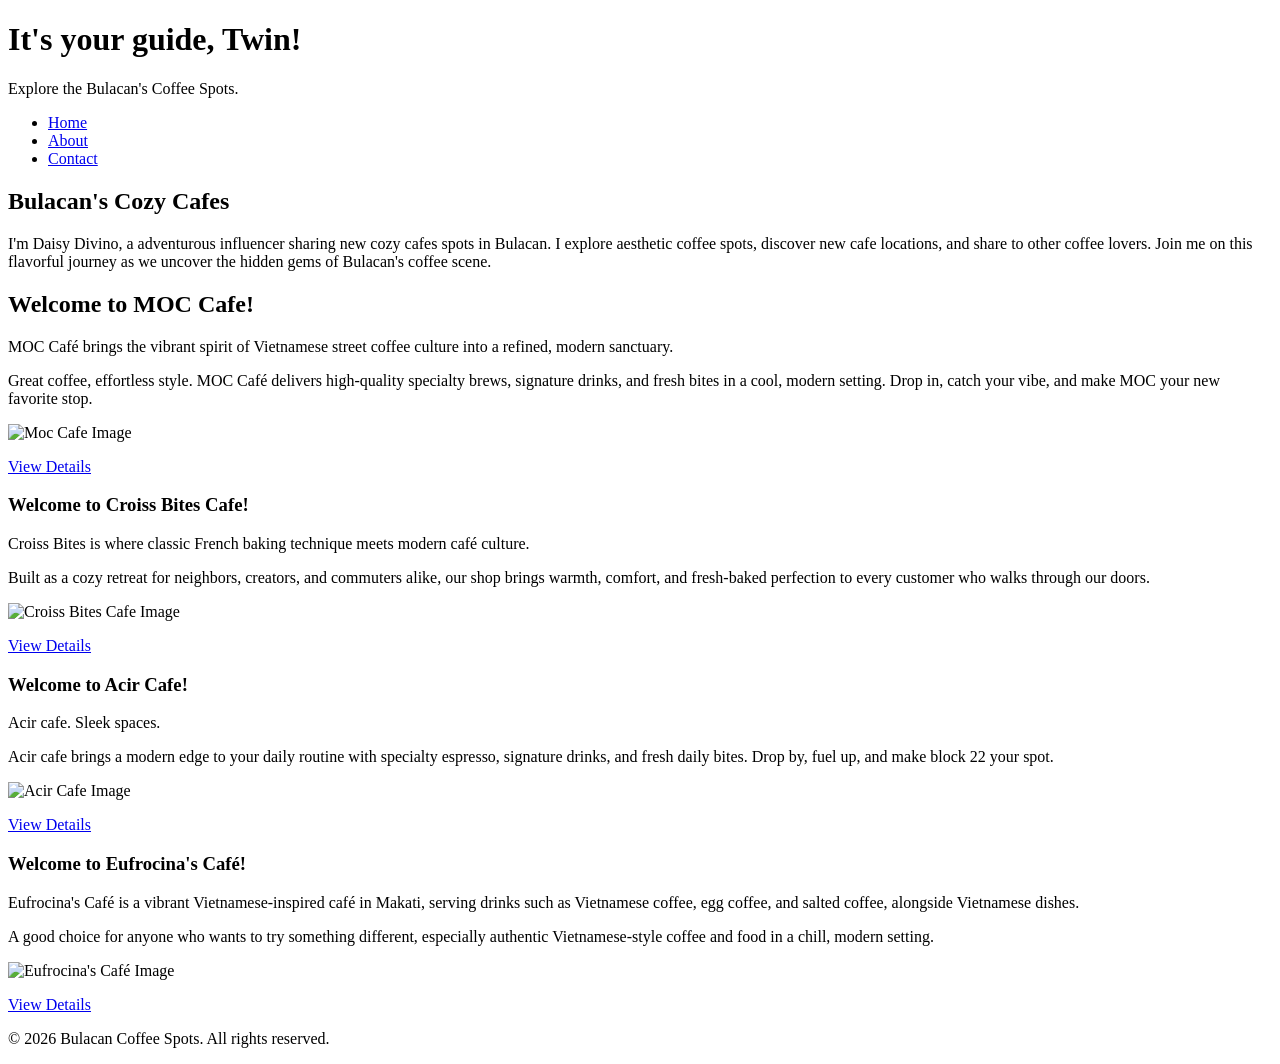
==== index.html @ e46faf8d "updated styling page" ====
<!DOCTYPE html>
<html lang="en">
<head>
    <meta charset="UTF-8">
    <meta name="viewport" content="width=device-width, initial-scale=1.0">
    <title>Bulacan's Cozy Cafes</title>
    <link rel="stylesheet" href="style.css">
</head>
<body>

    <header>
        <h1>It's your guide, Twin!</h1>

        <p>Explore the Bulacan's Coffee Spots.</p>

        <nav>
            <ul>
                <li><a href="index.html">Home</a></li>
                <li><a href="about.html">About</a></li>
                <li><a href="contact.html">Contact</a></li>
            </ul>
        </nav>
    </header>

    <main>

        <section>
            <h2>Bulacan's Cozy Cafes</h2>

            <p>
                I'm Daisy Divino, a adventurous influencer sharing new cozy cafes spots in Bulacan.
                I explore aesthetic coffee spots, discover new cafe locations, and share to other coffee lovers. 
                Join me on this flavorful journey as we uncover the hidden gems of Bulacan's coffee scene.
            </p>
        </section>

        <section>
            <h2>Welcome to MOC Cafe!</h2>
            <p>MOC Café brings the vibrant spirit of Vietnamese street coffee culture into a refined, modern sanctuary.</p>
            <p>Great coffee, effortless style. MOC Café delivers high-quality specialty brews, signature drinks, and fresh bites in a cool, modern setting. Drop in, catch your vibe, and make MOC your new favorite stop.</p>
            <img src="https://lh3.googleusercontent.com/gps-cs-s/AHRPTWmFihxFbtP-_LR14f1FCe13KLCg2_W5lx4GyglqBRMCF7SBKwFG8wqUBf-w96N495h8scpVWsprcyNo0jLitF6O5kMbjdr-hJ1556PD-Kx7B_pRRLpttyA7PBtKnTjC55eJS4jHOHRQwliY=s1360-w1360-h1020-rw" 
                 alt="Moc Cafe Image" width="400" height="300">
            <p><a href="places/moc-cafe.html">View Details</a></p>
        </section>

        <article>
            <h3>Welcome to Croiss Bites Cafe!</h3>
            <p>Croiss Bites is where classic French baking technique meets modern café culture.</p>
            <p>Built as a cozy retreat for neighbors, creators, and commuters alike, our shop brings warmth, comfort, and fresh-baked perfection to every customer who walks through our doors.</p>
            <img src="https://i.pinimg.com/736x/b8/8d/3c/b88d3cdd1415a43f05fd55ec58c8fdc3.jpg"
                 alt="Croiss Bites Cafe Image" width="200" height="200">
            <p><a href="places/croissbites-cafe.html">View Details</a></p>
        </article>

        <article>
            <h3>Welcome to Acir Cafe!</h3>
            <p>Acir cafe. Sleek spaces.</p>
            <p>Acir cafe brings a modern edge to your daily routine with specialty espresso, signature drinks, and fresh daily bites. Drop by, fuel up, and make block 22 your spot.</p>
            <img src="https://lh3.googleusercontent.com/gps-cs-s/AHRPTWmDs3ijnk0aBjtvUi-tLNbrGEn2Oqu8IraZnwS6Oe75IEeeGc_VaKmiIFIgyRVfPxcb8DdGTWr0PGOpgVnrUWXcvgvOopgegJRj8jQ_rHvv3Lne5L4mTbTzVAJWfDcy70aVy6iZ=s1360-w1360-h1020-rw"
                 alt="Acir Cafe Image" width="200" height="200">
            <p><a href="places/acir-cafe.html">View Details</a></p>
        </article>

        <article>
            <h3>Welcome to Eufrocina's Café!</h3>
            <p>Eufrocina's Café is a vibrant Vietnamese-inspired café in Makati, serving drinks such as Vietnamese coffee, egg coffee, and salted coffee, alongside Vietnamese dishes.</p>
            <p>A good choice for anyone who wants to try something different, especially authentic Vietnamese-style coffee and food in a chill, modern setting.</p>
            <img src="https://lh3.googleusercontent.com/gps-cs-s/AHRPTWmr2nzbVmGkLIdqofdMZKAEEMbhFWDARUInzUtL6NMHdV6CQj_UTN4eNdqKHrW8iVAV4umHqqoU9zI2vA0DZBn4bQi8sttA4nvcnCFuNfDs2-TaMGNT0z-PR9Yx6HUGp_Q5tsfofuT2fWw5=s1360-w1360-h1020-rw"
                 alt="Eufrocina's Café Image" width="200" height="200">
            <p><a href="places/eufrocinas-cafe.html">View Details</a></p>
        </article>

    </main>

    <footer>
        <p>&copy; 2026 Bulacan Coffee Spots. All rights reserved.</p>
    </footer>

</body>
</html>
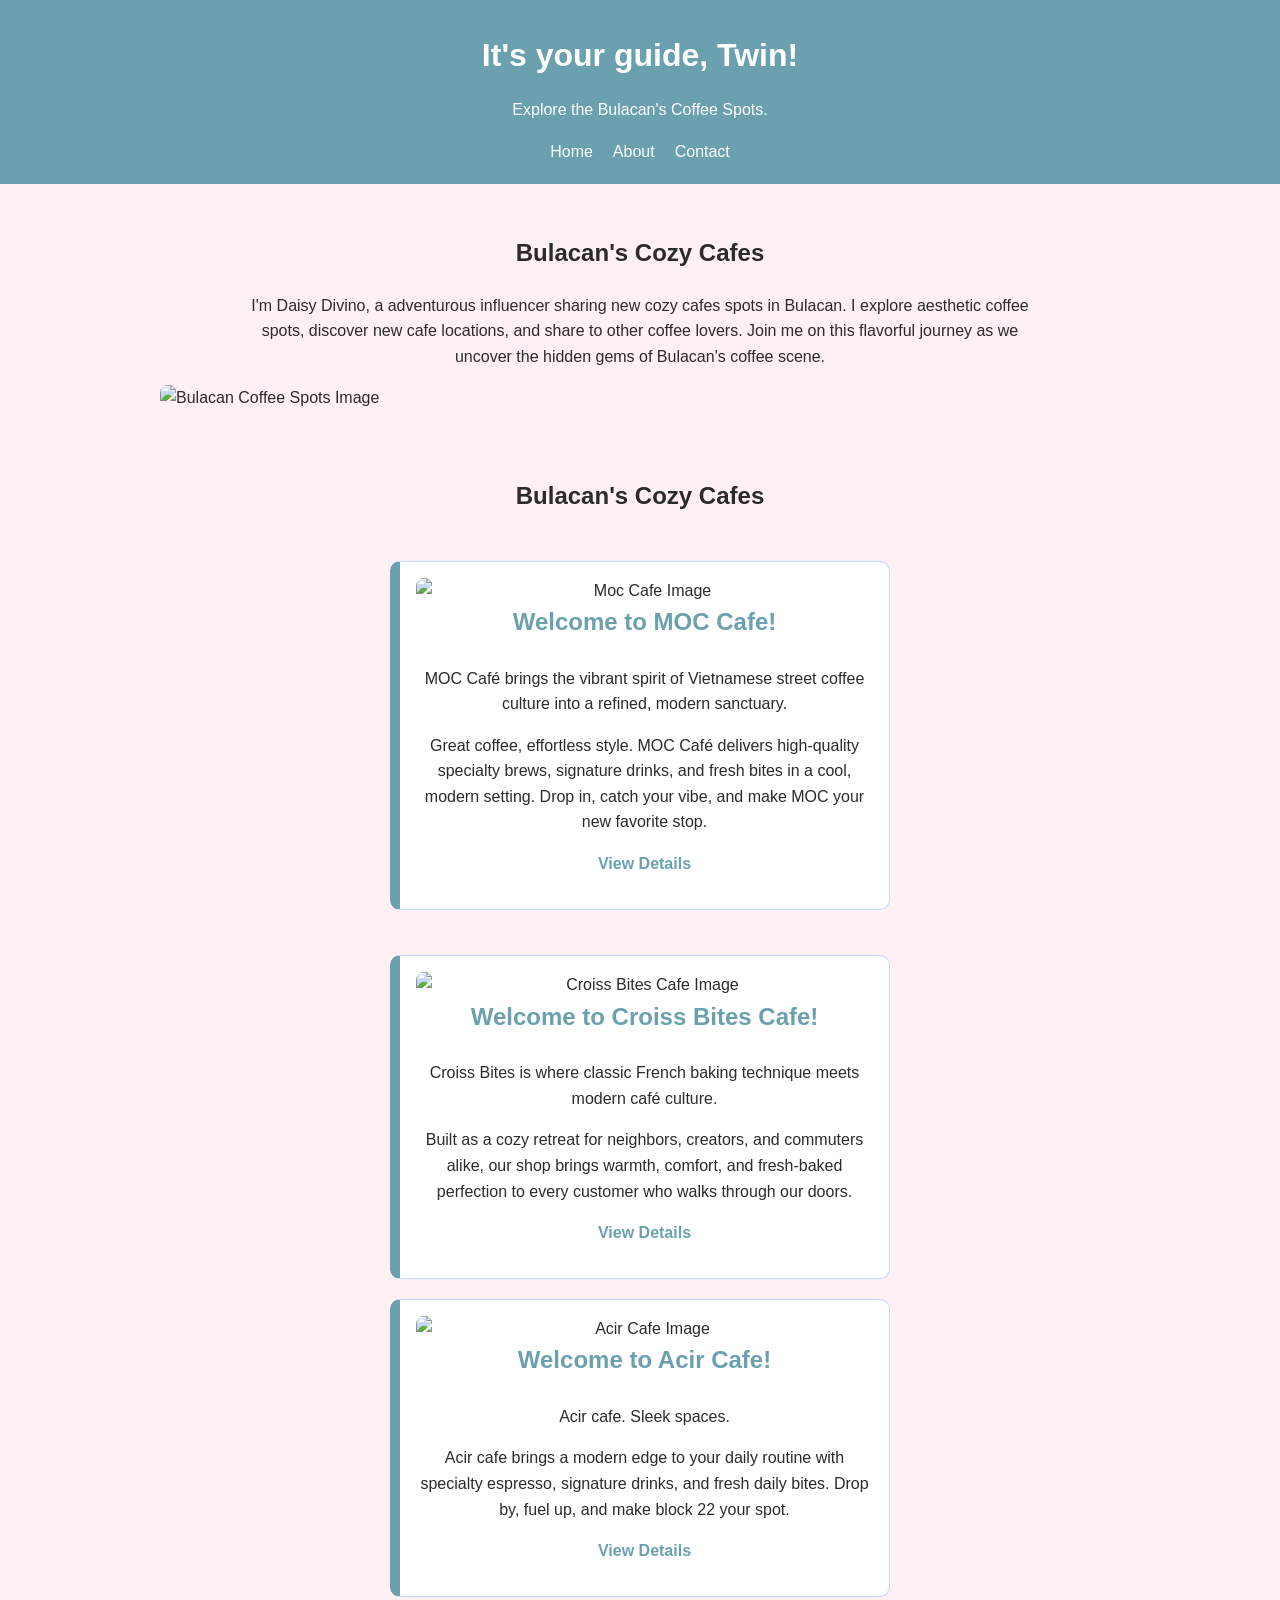
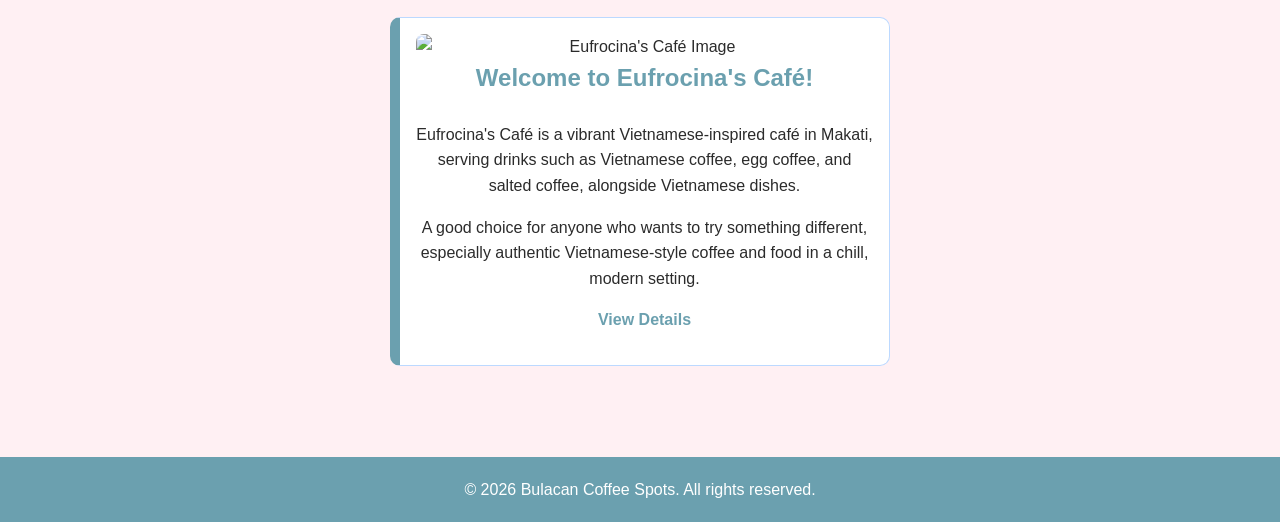
==== commit 29fafd75: "update index page" ====
--- a/index.html
+++ b/index.html
@@ -9,9 +9,11 @@
 <body>
 
     <header>
+        <div>
         <h1>It's your guide, Twin!</h1>
 
         <p>Explore the Bulacan's Coffee Spots.</p>
+        </div>
 
         <nav>
             <ul>
@@ -25,6 +27,7 @@
     <main>
 
         <section>
+
             <h2>Bulacan's Cozy Cafes</h2>
 
             <p>
@@ -32,49 +35,114 @@
                 I explore aesthetic coffee spots, discover new cafe locations, and share to other coffee lovers. 
                 Join me on this flavorful journey as we uncover the hidden gems of Bulacan's coffee scene.
             </p>
+
+            <img src="https://www.google.com/imgres?q=bulacans%20cafe%20picture%20landscape&imgurl=https%3A%2F%2Fi0.wp.com%2Fwww.howshewanders.com%2Fwp-content%2Fuploads%2F2021%2F08%2Fcafe-galilea-bulacan-17.jpg%3Fresize%3D780%252C585%26ssl%3D1&imgrefurl=https%3A%2F%2Fwww.howshewanders.com%2Fbulacan%2Fcafe-galilea%2F&docid=0Oh-wE3LuGxajM&tbnid=THK4Cx0ewPIolM&vet=12ahUKEwi1uLitvuaWAxUpbvUHHfPuDVAQnPAOegQILRAA..i&w=780&h=585&hcb=2&ved=2ahUKEwi1uLitvuaWAxUpbvUHHfPuDVAQnPAOegQILRAA" 
+                 alt="Bulacan Coffee Spots Image"
+
         </section>
 
-        <section>
-            <h2>Welcome to MOC Cafe!</h2>
-            <p>MOC Café brings the vibrant spirit of Vietnamese street coffee culture into a refined, modern sanctuary.</p>
-            <p>Great coffee, effortless style. MOC Café delivers high-quality specialty brews, signature drinks, and fresh bites in a cool, modern setting. Drop in, catch your vibe, and make MOC your new favorite stop.</p>
-            <img src="https://lh3.googleusercontent.com/gps-cs-s/AHRPTWmFihxFbtP-_LR14f1FCe13KLCg2_W5lx4GyglqBRMCF7SBKwFG8wqUBf-w96N495h8scpVWsprcyNo0jLitF6O5kMbjdr-hJ1556PD-Kx7B_pRRLpttyA7PBtKnTjC55eJS4jHOHRQwliY=s1360-w1360-h1020-rw" 
-                 alt="Moc Cafe Image" width="400" height="300">
-            <p><a href="places/moc-cafe.html">View Details</a></p>
-        </section>
+        <br>
 
-        <article>
-            <h3>Welcome to Croiss Bites Cafe!</h3>
-            <p>Croiss Bites is where classic French baking technique meets modern café culture.</p>
-            <p>Built as a cozy retreat for neighbors, creators, and commuters alike, our shop brings warmth, comfort, and fresh-baked perfection to every customer who walks through our doors.</p>
-            <img src="https://i.pinimg.com/736x/b8/8d/3c/b88d3cdd1415a43f05fd55ec58c8fdc3.jpg"
-                 alt="Croiss Bites Cafe Image" width="200" height="200">
-            <p><a href="places/croissbites-cafe.html">View Details</a></p>
+        <h2>Bulacan's Cozy Cafes</h2>
+
+        <br>
+
+        <div>
+        <article class= "place-card">
+
+            <img src="https://lh3.googleusercontent.com/gps-cs-s/AHRPTWmFihxFbtP-_LR14f1FCe13KLCg2_W5lx4GyglqBRMCF7SBKwFG8wqUBf-w96N495h8scpVWsprcyNo0jLitF6O5kMbjdr-hJ1556PD-Kx7B_pRRLpttyA7PBtKnTjC55eJS4jHOHRQwliY=s1360-w1360-h1020-rw"
+                    alt="Moc Cafe Image">
+
+            <h3>Welcome to MOC Cafe!</h3>        
+            
+            <p>
+                MOC Café brings the vibrant spirit of Vietnamese street coffee culture into a refined, modern sanctuary.
+            </p>
+
+            <p>
+                Great coffee, effortless style. MOC Café delivers high-quality specialty brews, signature drinks, and fresh bites in a cool, modern setting. Drop in, catch your vibe, and make MOC your new favorite stop.
+            </p>
+            
+            <p>
+                <a href="places/moc-cafe.html">
+                    View Details
+
+                </a>
+            </p>
+
         </article>
 
-        <article>
+        <br>
+
+        <article class= "place-card">
+
+            <img src="https://i.pinimg.com/736x/b8/8d/3c/b88d3cdd1415a43f05fd55ec58c8fdc3.jpg"
+                 alt="Croiss Bites Cafe Image">
+
+            <h3>Welcome to Croiss Bites Cafe!</h3>
+
+            <p>
+                Croiss Bites is where classic French baking technique meets modern café culture.
+            </p>
+
+            <p>
+                Built as a cozy retreat for neighbors, creators, and commuters alike, our shop brings warmth, comfort, and fresh-baked perfection to every customer who walks through our doors.
+            </p>
+
+            <p>
+                <a href="places/croissbites-cafe.html">
+                    View Details
+                </a>
+            </p>
+
+        </article>
+
+        <article class= "place-card">
+
+            <img src="https://lh3.googleusercontent.com/gps-cs-s/AHRPTWmDs3ijnk0aBjtvUi-tLNbrGEn2Oqu8IraZnwS6Oe75IEeeGc_VaKmiIFIgyRVfPxcb8DdGTWr0PGOpgVnrUWXcvgvOopgegJRj8jQ_rHvv3Lne5L4mTbTzVAJWfDcy70aVy6iZ=s1360-w1360-h1020-rw"
+                 alt="Acir Cafe Image">
+
             <h3>Welcome to Acir Cafe!</h3>
             <p>Acir cafe. Sleek spaces.</p>
             <p>Acir cafe brings a modern edge to your daily routine with specialty espresso, signature drinks, and fresh daily bites. Drop by, fuel up, and make block 22 your spot.</p>
-            <img src="https://lh3.googleusercontent.com/gps-cs-s/AHRPTWmDs3ijnk0aBjtvUi-tLNbrGEn2Oqu8IraZnwS6Oe75IEeeGc_VaKmiIFIgyRVfPxcb8DdGTWr0PGOpgVnrUWXcvgvOopgegJRj8jQ_rHvv3Lne5L4mTbTzVAJWfDcy70aVy6iZ=s1360-w1360-h1020-rw"
-                 alt="Acir Cafe Image" width="200" height="200">
-            <p><a href="places/acir-cafe.html">View Details</a></p>
+        
+            <p>
+                <a href="places/acir-cafe.html">
+                    View Details
+                </a>
+            </p>
         </article>
 
-        <article>
+        <article class= "place-card">
+
+            <img src="https://lh3.googleusercontent.com/gps-cs-s/AHRPTWmr2nzbVmGkLIdqofdMZKAEEMbhFWDARUInzUtL6NMHdV6CQj_UTN4eNdqKHrW8iVAV4umHqqoU9zI2vA0DZBn4bQi8sttA4nvcnCFuNfDs2-TaMGNT0z-PR9Yx6HUGp_Q5tsfofuT2fWw5=s1360-w1360-h1020-rw"
+                 alt="Eufrocina's Café Image">
+
+
             <h3>Welcome to Eufrocina's Café!</h3>
             <p>Eufrocina's Café is a vibrant Vietnamese-inspired café in Makati, serving drinks such as Vietnamese coffee, egg coffee, and salted coffee, alongside Vietnamese dishes.</p>
             <p>A good choice for anyone who wants to try something different, especially authentic Vietnamese-style coffee and food in a chill, modern setting.</p>
-            <img src="https://lh3.googleusercontent.com/gps-cs-s/AHRPTWmr2nzbVmGkLIdqofdMZKAEEMbhFWDARUInzUtL6NMHdV6CQj_UTN4eNdqKHrW8iVAV4umHqqoU9zI2vA0DZBn4bQi8sttA4nvcnCFuNfDs2-TaMGNT0z-PR9Yx6HUGp_Q5tsfofuT2fWw5=s1360-w1360-h1020-rw"
-                 alt="Eufrocina's Café Image" width="200" height="200">
-            <p><a href="places/eufrocinas-cafe.html">View Details</a></p>
+
+            <p>
+                <a href="places/eufrocinas-cafe.html">
+                    View Details
+                </a>
+            </p>
         </article>
+        </div>
 
     </main>
 
+    <br>
+
     <footer>
-        <p>&copy; 2026 Bulacan Coffee Spots. All rights reserved.</p>
+
+        <p>
+            &copy; 2026 Bulacan Coffee Spots. All rights reserved.
+        </p>
+
     </footer>
 
 </body>
+
 </html>
--- a/style.css
+++ b/style.css
@@ -0,0 +1,300 @@
+/* =========================
+   1. Variables
+   ========================= */
+
+:root {
+    --brand-color: #6ba0af;
+    --dark-ink: #2b2b2b;
+    --heading-ink: #2b2b2b;
+    --muted-grey: #bcd9ff;
+    --light-background: #FFF0F3;
+    --card-background: #ffffff;
+    --header-text: #ffffff;
+    --border-color: #d1b8be;
+}
+
+
+/* =========================
+   2. Base Styles
+   ========================= */
+
+* {
+    box-sizing: border-box;
+}
+
+body {
+    margin: 0;
+    font-family: Arial, sans-serif;
+    line-height: 1.6;
+    color: var(--dark-ink);
+    background-color: var(--light-background);
+}
+
+img {
+    max-width: 100%;
+    height: auto;
+    display: block;
+    margin: 0 auto;
+}
+
+h1,
+h2,
+h3 {
+    color: var(--heading-ink);
+    text-align: center;
+}
+
+p {
+    color: var(--dark-ink);
+    text-align: center;
+}
+
+
+/* =========================
+   3. Layout Regions
+   ========================= */
+
+header {
+    background-color: var(--brand-color);
+    padding: 20px;
+}
+
+header h1 {
+    text-align: center;
+    margin: 10px 0 15px;
+    color: var(--header-text);
+}
+
+header p {
+    text-align: center;
+    color: var(--header-text);
+}
+
+nav {
+    text-align: center;
+}
+
+nav ul {
+    list-style: none;
+    list-style-type: none;
+    padding: 0;
+    margin: 0;
+    display: flex;
+    justify-content: center;
+    align-items: center;
+    gap: 20px;
+}
+
+nav li {
+    display: inline-block;
+    margin: 0;
+}
+
+nav a {
+    color: var(--header-text);
+    text-decoration: none;
+    font-weight: 500;
+}
+
+nav a:hover {
+    color: var(--muted-grey);
+}
+
+main {
+    padding: 30px 20px;
+    max-width: 1000px;
+    margin: 0 auto;
+}
+
+main section {
+    margin-bottom: 35px;
+}
+
+main section h2 {
+    text-align: center;
+    margin-bottom: 20px;
+}
+
+main section p {
+    text-align: center;
+    color: var(--dark-ink);
+    max-width: 800px;
+    margin-left: auto;
+    margin-right: auto;
+}
+
+footer {
+    background-color: var(--brand-color);
+    color: var(--header-text);
+    padding: 20px;
+    text-align: center;
+}
+
+footer p {
+    color: var(--header-text);
+    margin: 0;
+    text-align: center;
+}
+
+
+/* =========================
+   4. Components
+   ========================= */
+
+/* Place & Product Cards */
+
+.place-card {
+    font-family: Roboto, Arial, sans-serif;
+    background-color: var(--card-background);
+    border: 1px solid var(--muted-grey);
+    border-radius: 10px;
+    padding: 16px;
+    margin: 0 auto 20px;
+    max-width: 500px;
+    text-align: center;
+    border-left: 10px solid var(--brand-color);
+}
+
+.place-card h3 {
+    margin-top: 0;
+    font-size: 24px;
+    color: var(--brand-color);
+}
+
+.place-card img {
+    display: block;
+    margin: 0 auto;
+}
+
+.place-card a {
+    color: var(--brand-color);
+    text-decoration: none;
+    font-weight: bold;
+}
+
+.place-card a:hover {
+    color: var(--muted-grey);
+}
+
+/* Detail Images */
+
+main section img {
+    display: block;
+    margin: 0 auto 20px;
+    border-radius: 8px;
+    object-fit: cover;
+}
+
+/* Tables */
+
+table {
+    margin: 0 auto;
+    border-collapse: collapse;
+    background-color: var(--card-background);
+    width: 100%;
+    max-width: 800px;
+    border: 1px solid var(--border-color);
+}
+
+th,
+td {
+    padding: 12px 16px;
+    border: 1px solid var(--border-color);
+    text-align: center;
+}
+
+th {
+    background-color: var(--brand-color);
+    color: var(--header-text);
+    font-weight: bold;
+}
+
+td {
+    color: var(--dark-ink);
+}
+
+/* Lists */
+
+main ul {
+    padding: 0;
+    margin: 0 auto;
+    text-align: center;
+    list-style: none;
+    list-style-type: none;
+}
+
+main li {
+    margin: 8px 0;
+    color: var(--dark-ink);
+}
+
+/* Forms */
+
+form {
+    max-width: 600px;
+    margin: 0 auto;
+    text-align: center;
+}
+
+fieldset {
+    padding: 20px;
+    margin: 15px auto;
+    background-color: var(--card-background);
+    border: 2px solid var(--brand-color);
+    border-radius: 10px;
+    text-align: center;
+}
+
+legend {
+    font-weight: bold;
+    color: var(--brand-color);
+    padding: 0 8px;
+}
+
+label {
+    color: var(--dark-ink);
+}
+
+input,
+select,
+textarea {
+    font-family: Arial, sans-serif;
+    padding: 8px;
+    border: 1px solid var(--border-color);
+    border-radius: 4px;
+}
+
+input[type="text"],
+input[type="email"] {
+    width: 100%;
+    max-width: 320px;
+}
+
+textarea {
+    width: 100%;
+}
+
+input:focus,
+textarea:focus,
+select:focus {
+    outline: 3px solid var(--brand-color);
+    outline-offset: 2px;
+}
+
+button,
+button[type="submit"] {
+    background-color: var(--brand-color);
+    color: var(--header-text);
+    border: none;
+    border-radius: 4px;
+    padding: 10px 24px;
+    font-size: 15px;
+    font-weight: bold;
+    cursor: pointer;
+    transition: opacity 0.2s ease-in-out;
+}
+
+button:hover,
+button[type="submit"]:hover {
+    opacity: 0.9;
+}
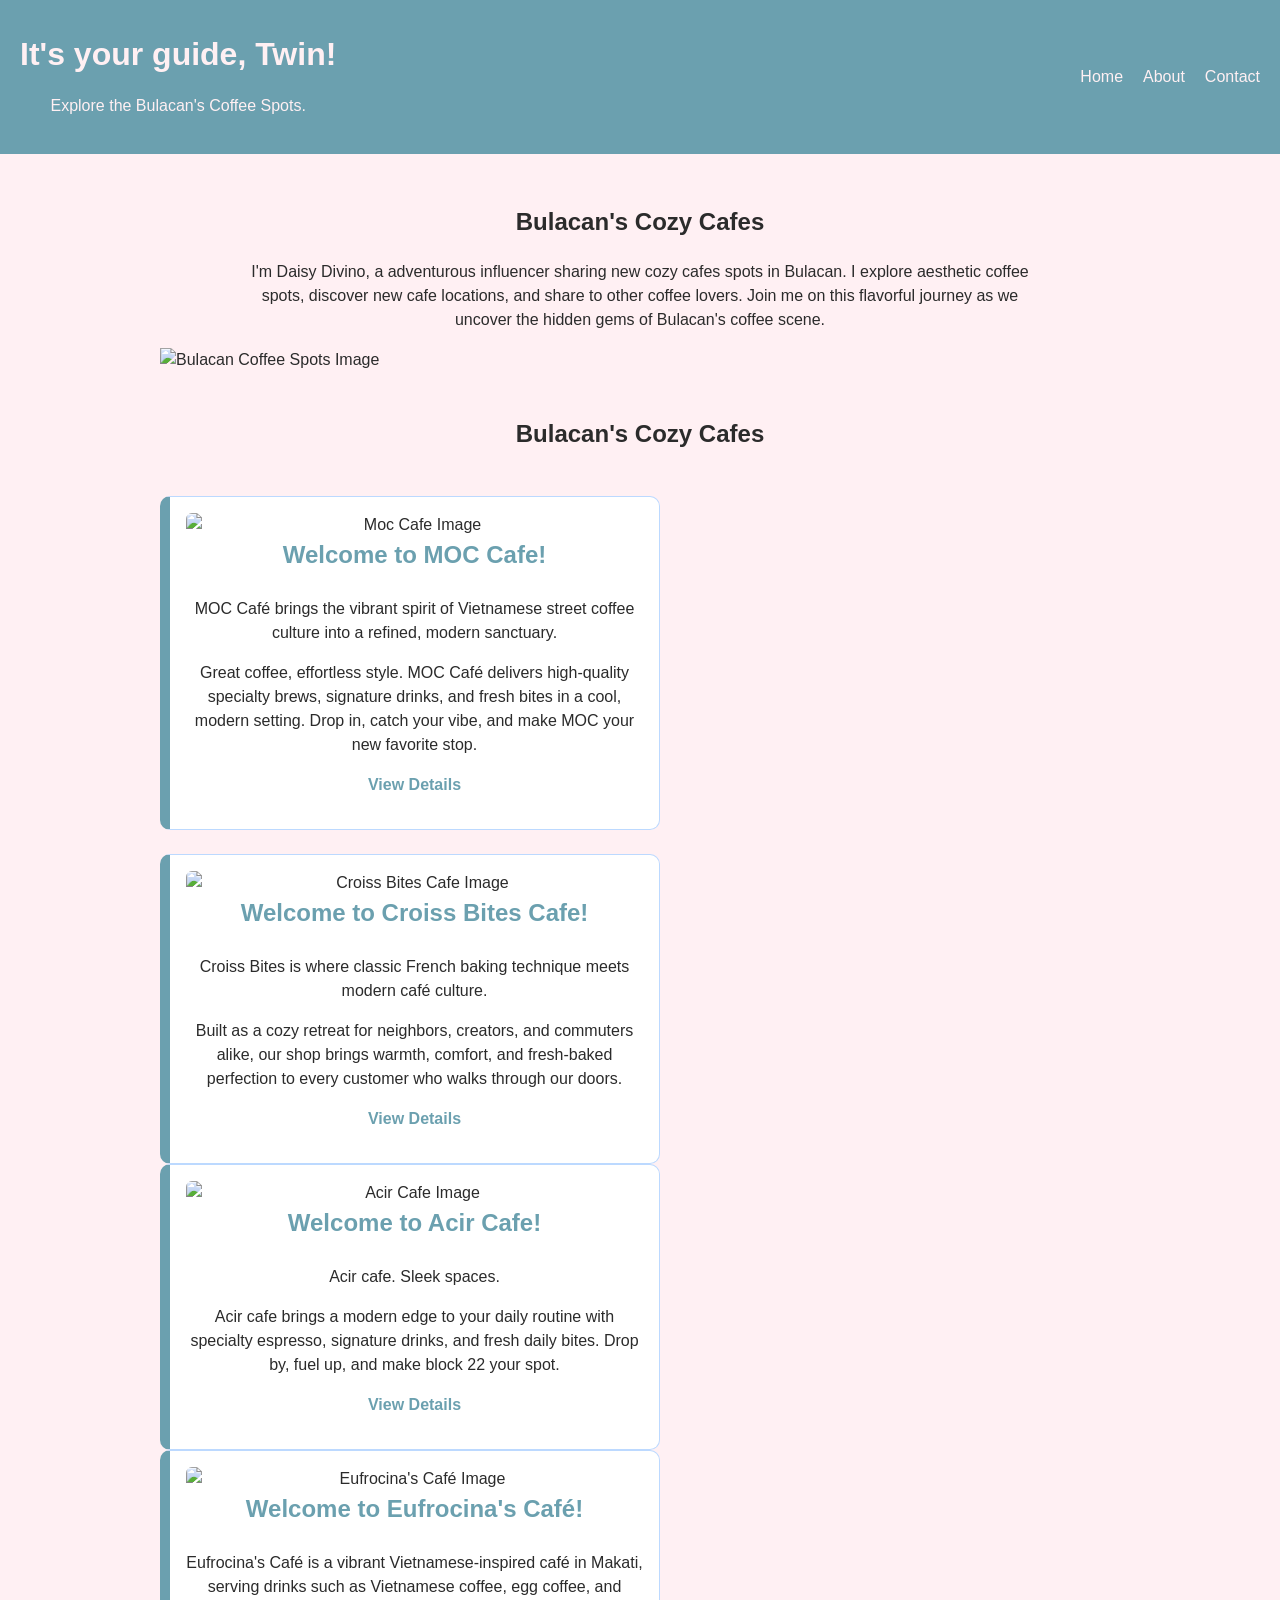
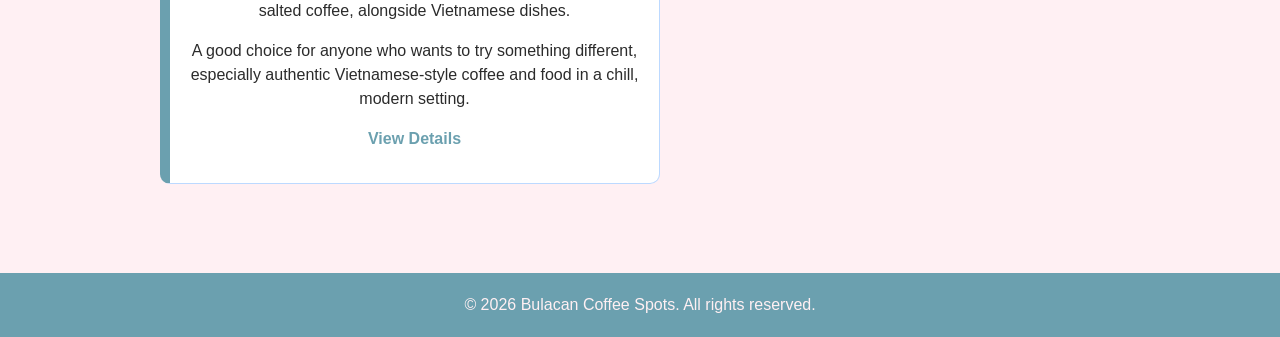
==== commit b27f84c1: "updated styling page" ====
--- a/index.html
+++ b/index.html
@@ -36,7 +36,7 @@
                 Join me on this flavorful journey as we uncover the hidden gems of Bulacan's coffee scene.
             </p>
 
-            <img src="https://www.google.com/imgres?q=bulacans%20cafe%20picture%20landscape&imgurl=https%3A%2F%2Fi0.wp.com%2Fwww.howshewanders.com%2Fwp-content%2Fuploads%2F2021%2F08%2Fcafe-galilea-bulacan-17.jpg%3Fresize%3D780%252C585%26ssl%3D1&imgrefurl=https%3A%2F%2Fwww.howshewanders.com%2Fbulacan%2Fcafe-galilea%2F&docid=0Oh-wE3LuGxajM&tbnid=THK4Cx0ewPIolM&vet=12ahUKEwi1uLitvuaWAxUpbvUHHfPuDVAQnPAOegQILRAA..i&w=780&h=585&hcb=2&ved=2ahUKEwi1uLitvuaWAxUpbvUHHfPuDVAQnPAOegQILRAA" 
+            <img src="https://i0.wp.com/www.howshewanders.com/wp-content/uploads/2021/08/cafe-galilea-bulacan-17.jpg?resize=768%2C576&ssl=1" 
                  alt="Bulacan Coffee Spots Image"
 
         </section>
@@ -50,7 +50,7 @@
         <div>
         <article class= "place-card">
 
-            <img src="https://lh3.googleusercontent.com/gps-cs-s/AHRPTWmFihxFbtP-_LR14f1FCe13KLCg2_W5lx4GyglqBRMCF7SBKwFG8wqUBf-w96N495h8scpVWsprcyNo0jLitF6O5kMbjdr-hJ1556PD-Kx7B_pRRLpttyA7PBtKnTjC55eJS4jHOHRQwliY=s1360-w1360-h1020-rw"
+            <img src="https://lh3.googleusercontent.com/grass-cs/ACvplmNOos5X3OBGlggOGAxxlprLEs_4c20nG2aKZoqJLLI1vcYS668ie25QIKx6Lan2gSUTTl4pwAACVLLFB7XfxaUh0ZG1ih-1pITa7U-o28ukdV7X653KND14EXUuKuhJgImh6JNYPMTkb7Ye=w326-h312-n-k-no"
                     alt="Moc Cafe Image">
 
             <h3>Welcome to MOC Cafe!</h3>        
@@ -99,7 +99,7 @@
 
         <article class= "place-card">
 
-            <img src="https://lh3.googleusercontent.com/gps-cs-s/AHRPTWmDs3ijnk0aBjtvUi-tLNbrGEn2Oqu8IraZnwS6Oe75IEeeGc_VaKmiIFIgyRVfPxcb8DdGTWr0PGOpgVnrUWXcvgvOopgegJRj8jQ_rHvv3Lne5L4mTbTzVAJWfDcy70aVy6iZ=s1360-w1360-h1020-rw"
+            <img src="https://lh3.googleusercontent.com/grass-cs/ACvplmPKY8M4UYFFnu13Qh2ozf3ySPlsBTZDK-5JZYUishsj1-FvXkyUE6RF7Psz2lXHYXZMhiysbd4XLuuC6TAgj8IYciYCXpw9fQYa0onZYU60qGq2_l-WrjBHuru8Bf-ElNds2kRB=w326-h312-n-k-no"
                  alt="Acir Cafe Image">
 
             <h3>Welcome to Acir Cafe!</h3>
@@ -115,7 +115,7 @@
 
         <article class= "place-card">
 
-            <img src="https://lh3.googleusercontent.com/gps-cs-s/AHRPTWmr2nzbVmGkLIdqofdMZKAEEMbhFWDARUInzUtL6NMHdV6CQj_UTN4eNdqKHrW8iVAV4umHqqoU9zI2vA0DZBn4bQi8sttA4nvcnCFuNfDs2-TaMGNT0z-PR9Yx6HUGp_Q5tsfofuT2fWw5=s1360-w1360-h1020-rw"
+            <img src="https://lh3.googleusercontent.com/gps-cs-s/AHRPTWk-1zfCIfIfeUFuv9ptiehA8NcMPIgbV3Y4T8g5BIfo4owzPl6qXoBTmwRpD0I0MTFMPJ06kjP2yKLYcuKPLKlXbwgOv6APAMrWS2WVt9R5h-pNPhS_Dmgp68LoMZEOvhlSDdQoor90fyfS=w143-h143-n-k-no"
                  alt="Eufrocina's Café Image">
 
 
--- a/style.css
+++ b/style.css
@@ -24,8 +24,8 @@
 
 body {
     margin: 0;
-    font-family: Arial, sans-serif;
-    line-height: 1.6;
+    font-family: Roboto, sans-serif;
+    line-height: 1.5;
     color: var(--dark-ink);
     background-color: var(--light-background);
 }
@@ -33,20 +33,16 @@
 img {
     max-width: 100%;
     height: auto;
-    display: block;
-    margin: 0 auto;
 }
 
 h1,
 h2,
 h3 {
-    color: var(--heading-ink);
-    text-align: center;
+    color: var(--dark-ink);
 }
 
 p {
     color: var(--dark-ink);
-    text-align: center;
 }
 
 
@@ -57,17 +53,27 @@
 header {
     background-color: var(--brand-color);
     padding: 20px;
+    text-align: center;
+
+    display: flex;
+    justify-content: space-between;
+    align-items: center;
+}
+
+section p {
+    text-align: center;
+    color: var(--dark-ink);
 }
 
 header h1 {
     text-align: center;
     margin: 10px 0 15px;
-    color: var(--header-text);
+    color: var(--light-background);
 }
 
 header p {
     text-align: center;
-    color: var(--header-text);
+    color: var(--light-background);
 }
 
 nav {
@@ -76,24 +82,18 @@
 
 nav ul {
     list-style: none;
-    list-style-type: none;
     padding: 0;
     margin: 0;
+
     display: flex;
     justify-content: center;
-    align-items: center;
+    flex-wrap: wrap;
     gap: 20px;
 }
 
-nav li {
-    display: inline-block;
-    margin: 0;
-}
-
 nav a {
-    color: var(--header-text);
+    color: var(--light-background);
     text-decoration: none;
-    font-weight: 500;
 }
 
 nav a:hover {
@@ -101,8 +101,9 @@
 }
 
 main {
+    width: 100%;
+    max-width: 1000px;
     padding: 30px 20px;
-    max-width: 1000px;
     margin: 0 auto;
 }
 
@@ -110,9 +111,8 @@
     margin-bottom: 35px;
 }
 
-main section h2 {
-    text-align: center;
-    margin-bottom: 20px;
+main h2 {
+    text-align: center;
 }
 
 main section p {
@@ -125,15 +125,14 @@
 
 footer {
     background-color: var(--brand-color);
-    color: var(--header-text);
+    color: var(--light-background);
     padding: 20px;
     text-align: center;
 }
 
 footer p {
-    color: var(--header-text);
+    color: var(--light-background);
     margin: 0;
-    text-align: center;
 }
 
 
@@ -141,15 +140,22 @@
    4. Components
    ========================= */
 
-/* Place & Product Cards */
+/* Place Cards */
+
+.place-grid {
+  display: flex;
+  flex-wrap: wrap;
+  gap: 24px;
+}
 
 .place-card {
-    font-family: Roboto, Arial, sans-serif;
+    flex: 1 1 240px;
+    font-family: Roboto, sans-serif;
     background-color: var(--card-background);
     border: 1px solid var(--muted-grey);
     border-radius: 10px;
     padding: 16px;
-    margin: 0 auto 20px;
+    width: 100%;
     max-width: 500px;
     text-align: center;
     border-left: 10px solid var(--brand-color);
@@ -163,7 +169,10 @@
 
 .place-card img {
     display: block;
-    margin: 0 auto;
+    width: 100%;
+    height: auto;
+    margin: 0 auto;
+    border-radius: 6px;
 }
 
 .place-card a {
@@ -176,61 +185,61 @@
     color: var(--muted-grey);
 }
 
-/* Detail Images */
+/* Place Detail Images */
 
 main section img {
     display: block;
-    margin: 0 auto 20px;
-    border-radius: 8px;
-    object-fit: cover;
-}
+    max-width: 100%;
+    height: auto;
+    margin: 0 auto;
+}
+
 
 /* Tables */
 
 table {
+    width: 100%;
+    max-width: 700px;
     margin: 0 auto;
     border-collapse: collapse;
-    background-color: var(--card-background);
-    width: 100%;
-    max-width: 800px;
-    border: 1px solid var(--border-color);
+    background-color: var(--light-background);
 }
 
 th,
 td {
-    padding: 12px 16px;
-    border: 1px solid var(--border-color);
+    padding: 10px 15px;
+    border: 1px solid var(--muted-grey);
     text-align: center;
 }
 
 th {
     background-color: var(--brand-color);
-    color: var(--header-text);
-    font-weight: bold;
-}
-
-td {
-    color: var(--dark-ink);
-}
+    color: var(--light-background);
+}
+
 
 /* Lists */
 
 main ul {
     padding: 0;
-    margin: 0 auto;
     text-align: center;
     list-style: none;
-    list-style-type: none;
 }
 
 main li {
-    margin: 8px 0;
-    color: var(--dark-ink);
-}
+    margin: 5px 0;
+}
+
+main p {
+    text-align: center;
+    color: var(--dark-ink);
+}
+
 
 /* Forms */
 
 form {
+    width: 100%;
     max-width: 600px;
     margin: 0 auto;
     text-align: center;
@@ -242,13 +251,11 @@
     background-color: var(--card-background);
     border: 2px solid var(--brand-color);
     border-radius: 10px;
-    text-align: center;
 }
 
 legend {
     font-weight: bold;
     color: var(--brand-color);
-    padding: 0 8px;
 }
 
 label {
@@ -258,16 +265,10 @@
 input,
 select,
 textarea {
+    max-width: 100%;
     font-family: Arial, sans-serif;
     padding: 8px;
-    border: 1px solid var(--border-color);
-    border-radius: 4px;
-}
-
-input[type="text"],
-input[type="email"] {
-    width: 100%;
-    max-width: 320px;
+    border: 1px solid var(--muted-grey);
 }
 
 textarea {
@@ -281,20 +282,65 @@
     outline-offset: 2px;
 }
 
-button,
-button[type="submit"] {
+button {
     background-color: var(--brand-color);
-    color: var(--header-text);
+    color: var(--light-background);
     border: none;
-    border-radius: 4px;
-    padding: 10px 24px;
-    font-size: 15px;
-    font-weight: bold;
+    padding: 10px 20px;
     cursor: pointer;
-    transition: opacity 0.2s ease-in-out;
-}
-
-button:hover,
-button[type="submit"]:hover {
-    opacity: 0.9;
-}+}
+
+button:hover {
+    background-color: var(--dark-ink);
+}
+
+
+/* =========================
+   5. Responsive Styles
+   ========================= */
+
+@media (max-width: 600px) {
+
+    header {
+        padding: 20px 15px;
+    }
+
+    header h1 {
+        font-size: 26px;
+    }
+
+    header p {
+        font-size: 14px;
+    }
+
+    nav ul {
+        flex-direction: column;
+        gap: 10px;
+    }
+
+    main {
+        padding: 20px 15px;
+    }
+
+    .place-card {
+        padding: 14px;
+        border-left: 6px solid var(--brand-color);
+    }
+
+    .place-card h3 {
+        font-size: 20px;
+    }
+
+    table {
+        font-size: 14px;
+    }
+
+    th,
+    td {
+        padding: 8px;
+    }
+
+    fieldset {
+        padding: 15px;
+    }
+}
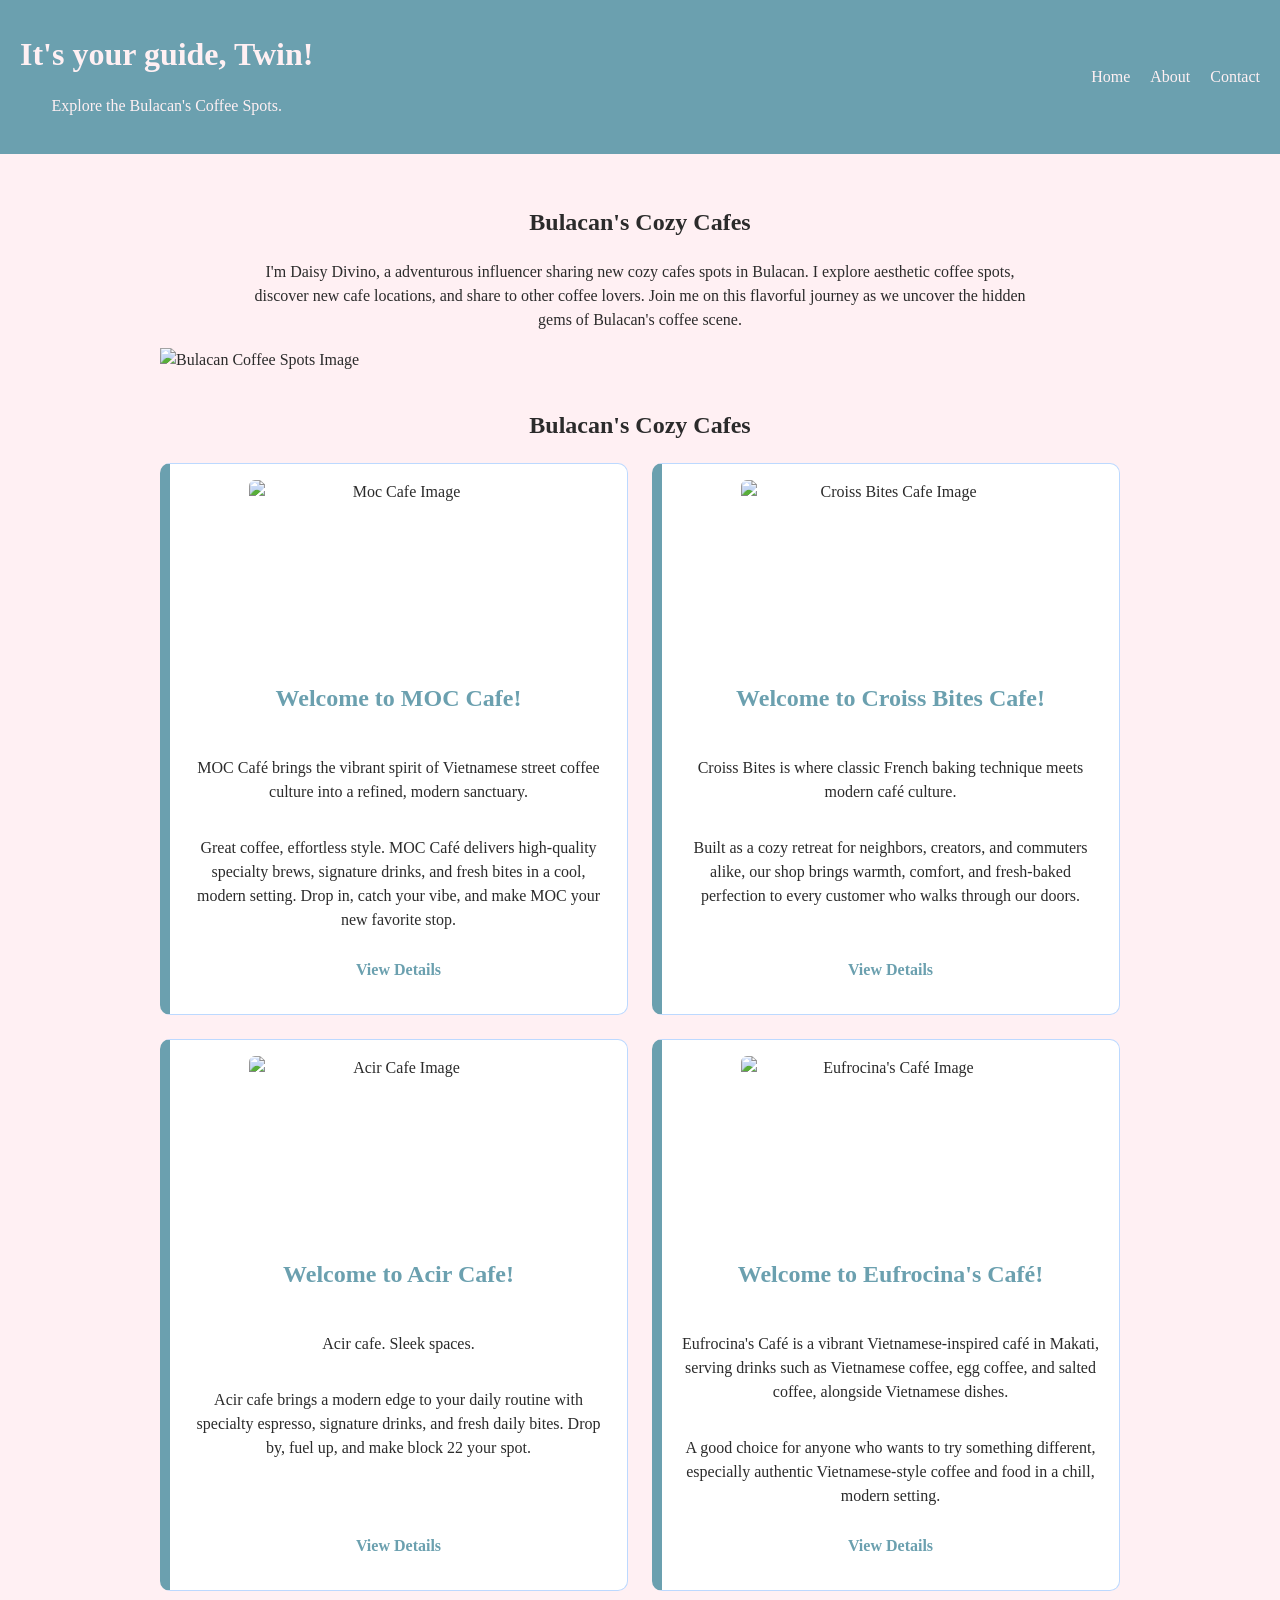
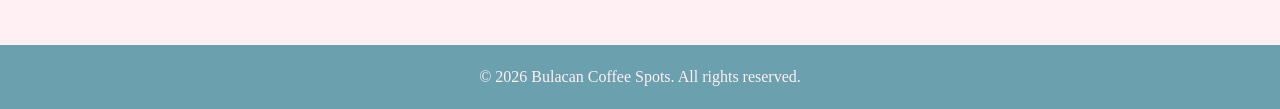
==== commit e1ea8a97: "updated styling page" ====
--- a/index.html
+++ b/index.html
@@ -37,17 +37,14 @@
             </p>
 
             <img src="https://i0.wp.com/www.howshewanders.com/wp-content/uploads/2021/08/cafe-galilea-bulacan-17.jpg?resize=768%2C576&ssl=1" 
-                 alt="Bulacan Coffee Spots Image"
+                 alt="Bulacan Coffee Spots Image">
 
         </section>
 
-        <br>
-
         <h2>Bulacan's Cozy Cafes</h2>
 
-        <br>
 
-        <div>
+        <div class="place-grid">
         <article class= "place-card">
 
             <img src="https://lh3.googleusercontent.com/grass-cs/ACvplmNOos5X3OBGlggOGAxxlprLEs_4c20nG2aKZoqJLLI1vcYS668ie25QIKx6Lan2gSUTTl4pwAACVLLFB7XfxaUh0ZG1ih-1pITa7U-o28ukdV7X653KND14EXUuKuhJgImh6JNYPMTkb7Ye=w326-h312-n-k-no"
@@ -71,8 +68,6 @@
             </p>
 
         </article>
-
-        <br>
 
         <article class= "place-card">
 
--- a/style.css
+++ b/style.css
@@ -24,7 +24,7 @@
 
 body {
     margin: 0;
-    font-family: Roboto, sans-serif;
+    font-family: Roboto, cursive;
     line-height: 1.5;
     color: var(--dark-ink);
     background-color: var(--light-background);
@@ -58,6 +58,7 @@
     display: flex;
     justify-content: space-between;
     align-items: center;
+    background-image: url("lagay ka picture dito");
 }
 
 section p {
@@ -143,22 +144,28 @@
 /* Place Cards */
 
 .place-grid {
-  display: flex;
-  flex-wrap: wrap;
-  gap: 24px;
-}
-
+    display: flex;
+    flex-wrap: wrap;
+    gap: 24px;
+    justify-content: center;
+}
 .place-card {
-    flex: 1 1 240px;
-    font-family: Roboto, sans-serif;
+    flex: 1 1 calc(50% - 12px);
+    display: flex;
+    flex-direction: column;
+    font-family: Roboto, cursive;
     background-color: var(--card-background);
     border: 1px solid var(--muted-grey);
     border-radius: 10px;
     padding: 16px;
-    width: 100%;
-    max-width: 500px;
+    max-width: calc(50% - 12px);
     text-align: center;
     border-left: 10px solid var(--brand-color);
+}
+
+.place-card p:last-child {
+    margin-top: auto;
+    padding-top: 10px;
 }
 
 .place-card h3 {
@@ -170,7 +177,9 @@
 .place-card img {
     display: block;
     width: 100%;
-    height: auto;
+    max-width: 300px;
+    height: 200px;
+    object-fit: cover;
     margin: 0 auto;
     border-radius: 6px;
 }
@@ -266,7 +275,7 @@
 select,
 textarea {
     max-width: 100%;
-    font-family: Arial, sans-serif;
+    font-family: roboto, cursive;
     padding: 8px;
     border: 1px solid var(--muted-grey);
 }
@@ -323,6 +332,8 @@
     }
 
     .place-card {
+        flex: 1 1 100%;
+        max-width: 100%;
         padding: 14px;
         border-left: 6px solid var(--brand-color);
     }
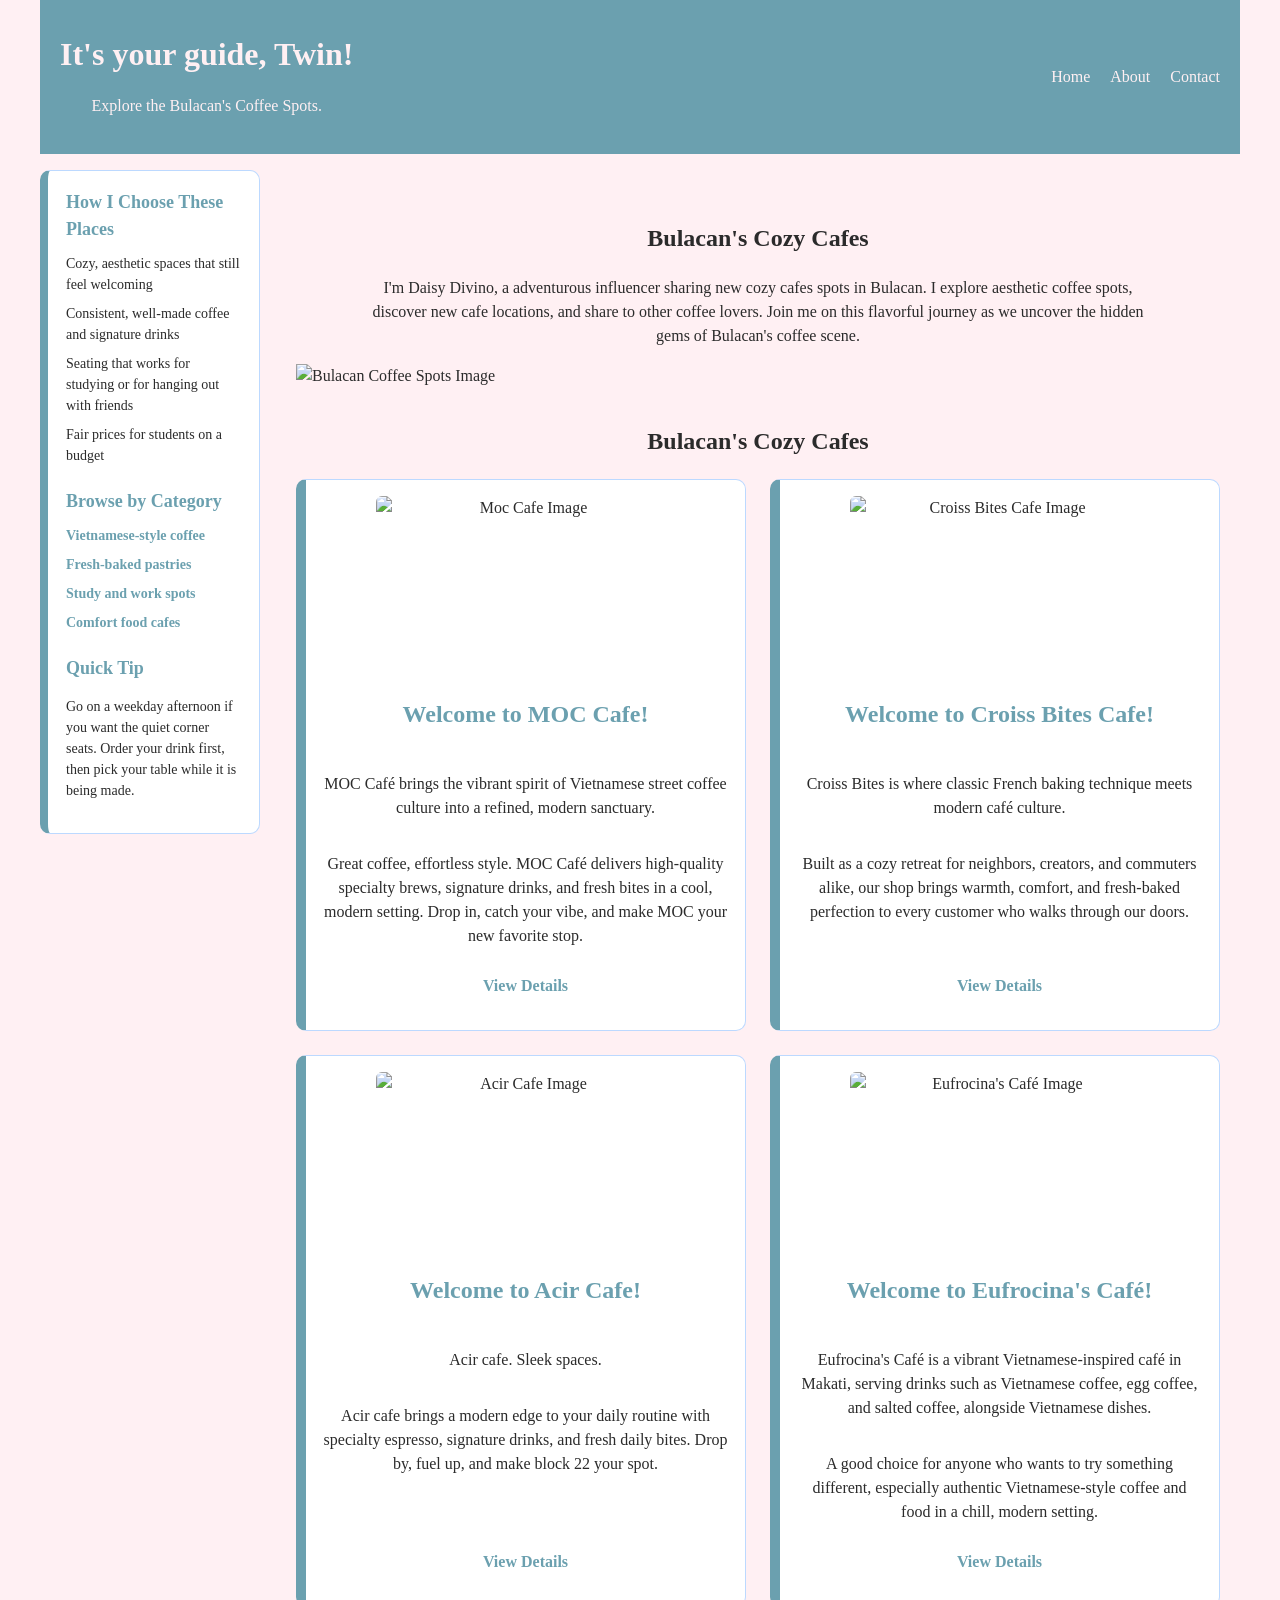
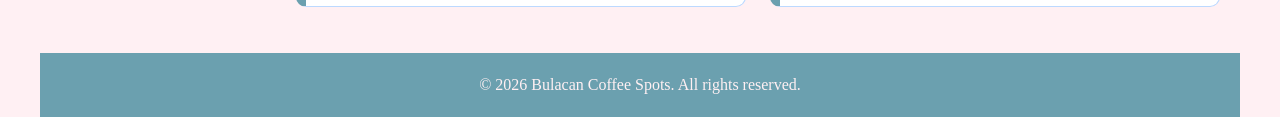
==== commit 7fbda84d: "Add grid layout with grid-template-areas and a sidebar to every page" ====
--- a/index.html
+++ b/index.html
@@ -7,6 +7,8 @@
     <link rel="stylesheet" href="style.css">
 </head>
 <body>
+
+<div class="page">
 
     <header>
         <div>
@@ -23,6 +25,35 @@
             </ul>
         </nav>
     </header>
+
+    <aside>
+
+        <h2>How I Choose These Places</h2>
+
+        <ul>
+            <li>Cozy, aesthetic spaces that still feel welcoming</li>
+            <li>Consistent, well-made coffee and signature drinks</li>
+            <li>Seating that works for studying or for hanging out with friends</li>
+            <li>Fair prices for students on a budget</li>
+        </ul>
+
+        <h2>Browse by Category</h2>
+
+        <ul>
+            <li><a href="places/moc-cafe.html">Vietnamese-style coffee</a></li>
+            <li><a href="places/croissbites-cafe.html">Fresh-baked pastries</a></li>
+            <li><a href="places/acir-cafe.html">Study and work spots</a></li>
+            <li><a href="places/eufrocinas-cafe.html">Comfort food cafes</a></li>
+        </ul>
+
+        <h2>Quick Tip</h2>
+
+        <p>
+            Go on a weekday afternoon if you want the quiet corner seats.
+            Order your drink first, then pick your table while it is being made.
+        </p>
+
+    </aside>
 
     <main>
 
@@ -128,8 +159,6 @@
 
     </main>
 
-    <br>
-
     <footer>
 
         <p>
@@ -138,6 +167,8 @@
 
     </footer>
 
+</div>
+
 </body>
 
 </html>
--- a/style.css
+++ b/style.css
@@ -47,7 +47,40 @@
 
 
 /* =========================
-   3. Layout Regions
+   3. Page Grid Skeleton
+   ========================= */
+
+.page {
+    display: grid;
+    grid-template-columns: 220px 1fr;
+    grid-template-areas:
+        "masthead masthead"
+        "side     main"
+        "foot     foot";
+    gap: 16px;
+    max-width: 1200px;
+    margin: 0 auto;
+}
+
+header {
+    grid-area: masthead;
+}
+
+aside {
+    grid-area: side;
+}
+
+main {
+    grid-area: main;
+}
+
+footer {
+    grid-area: foot;
+}
+
+
+/* =========================
+   4. Layout Regions
    ========================= */
 
 header {
@@ -58,7 +91,6 @@
     display: flex;
     justify-content: space-between;
     align-items: center;
-    background-image: url("lagay ka picture dito");
 }
 
 section p {
@@ -138,7 +170,7 @@
 
 
 /* =========================
-   4. Components
+   5. Components
    ========================= */
 
 /* Place Cards */
@@ -204,6 +236,56 @@
 }
 
 
+/* Sidebar */
+
+aside {
+    align-self: start;
+    background-color: var(--card-background);
+    border: 1px solid var(--muted-grey);
+    border-left: 8px solid var(--brand-color);
+    border-radius: 10px;
+    padding: 18px;
+}
+
+aside h2 {
+    margin: 0 0 10px;
+    font-size: 18px;
+    text-align: left;
+    color: var(--brand-color);
+}
+
+aside h2:not(:first-child) {
+    margin-top: 22px;
+}
+
+aside p,
+aside li {
+    font-size: 14px;
+    text-align: left;
+    color: var(--dark-ink);
+}
+
+aside ul {
+    padding: 0;
+    margin: 0;
+    list-style: none;
+}
+
+aside li {
+    margin: 0 0 8px;
+}
+
+aside a {
+    color: var(--brand-color);
+    text-decoration: none;
+    font-weight: bold;
+}
+
+aside a:hover {
+    color: var(--muted-grey);
+}
+
+
 /* Tables */
 
 table {
@@ -305,8 +387,20 @@
 
 
 /* =========================
-   5. Responsive Styles
-   ========================= */
+   6. Responsive Styles
+   ========================= */
+
+@media (max-width: 900px) {
+
+    .page {
+        grid-template-columns: 1fr;
+        grid-template-areas:
+            "masthead"
+            "side"
+            "main"
+            "foot";
+    }
+}
 
 @media (max-width: 600px) {
 
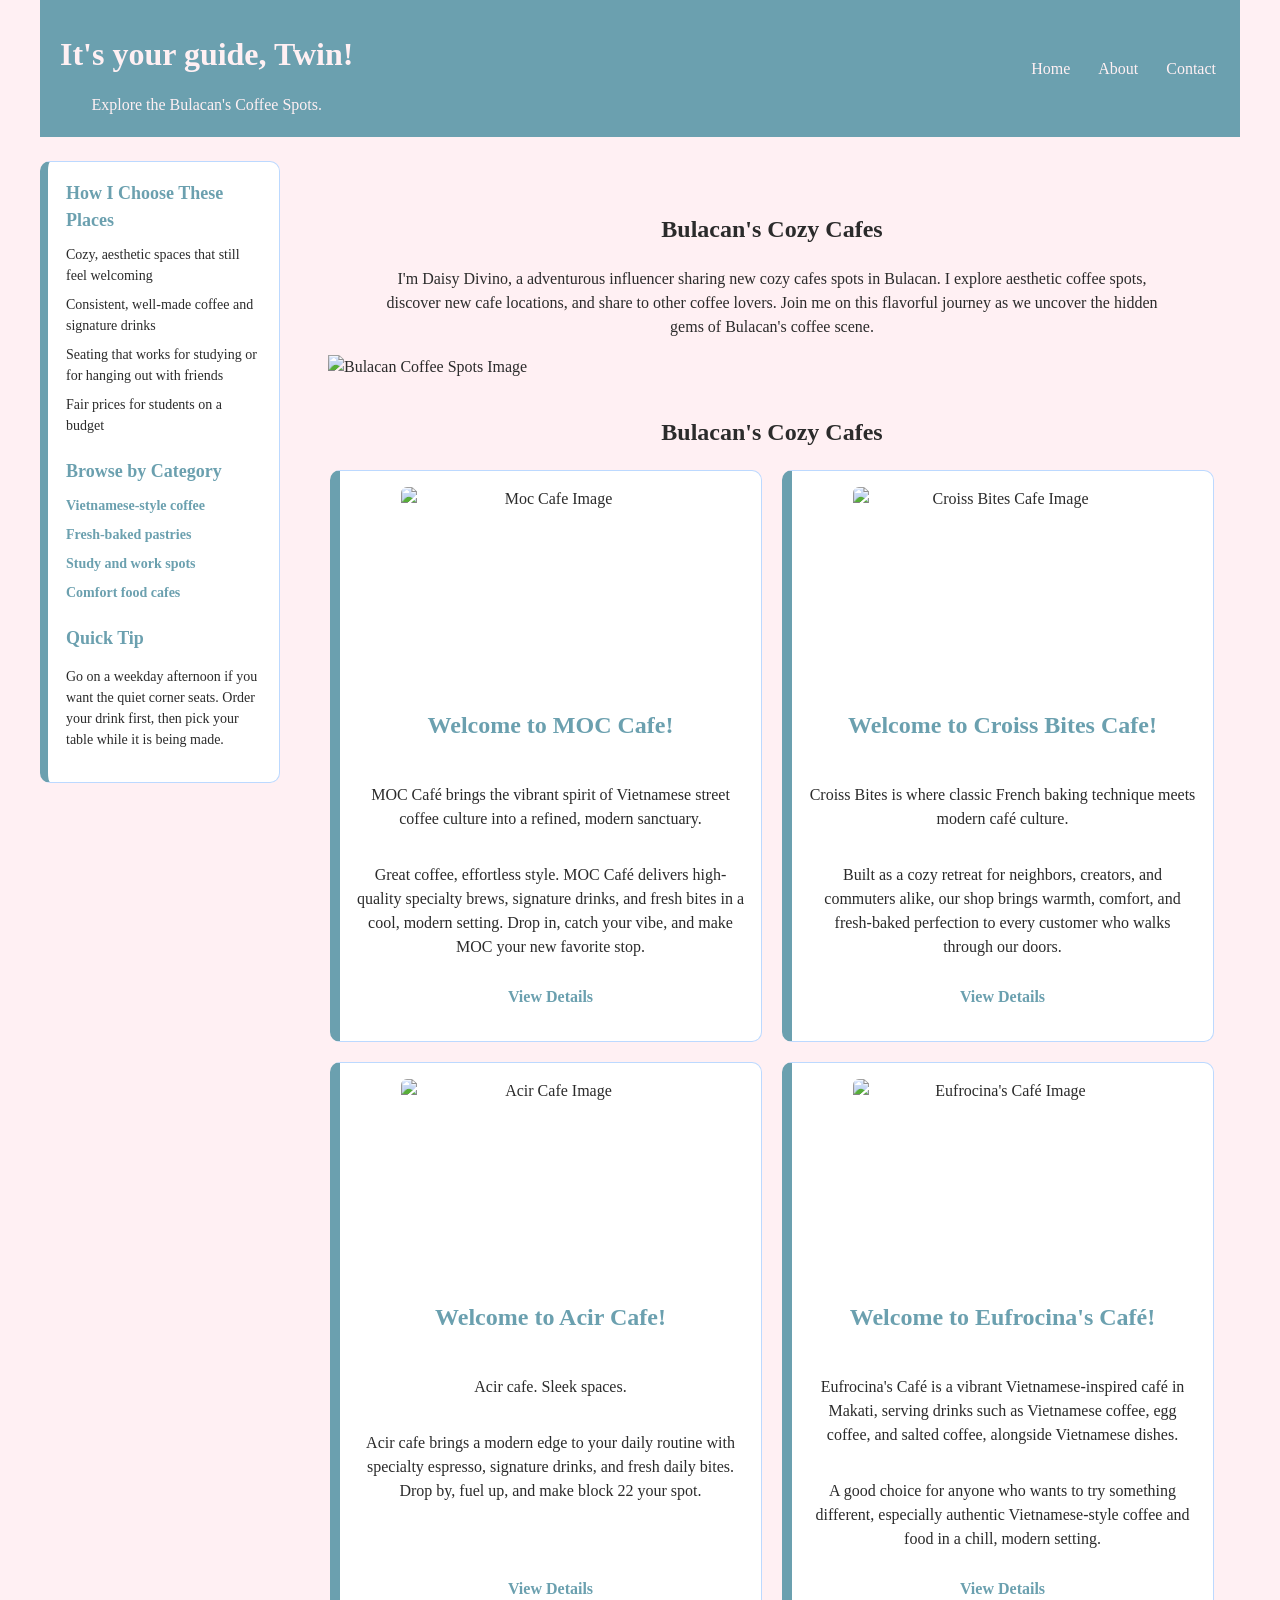
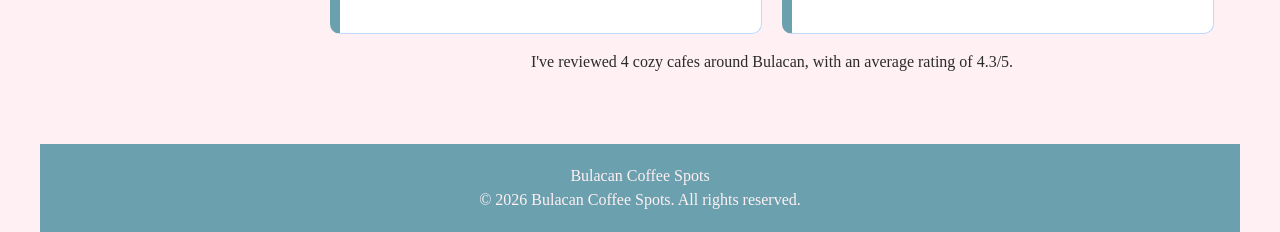
==== commit 57373c58: "Module 8.1: Add JavaScript interactivity layer - Create script.js with guide name, current year, run" ====
--- a/index.html
+++ b/index.html
@@ -157,18 +157,20 @@
         </article>
         </div>
 
+        <p>I've reviewed <span id="place-count">0</span> cozy cafes around Bulacan, with an average rating of <span id="average-rating">0</span>/5.</p>
+
     </main>
 
     <footer>
 
-        <p>
-            &copy; 2026 Bulacan Coffee Spots. All rights reserved.
-        </p>
+        <p id="guide-name">Bulacan Coffee Spots</p>
+        <p id="footer-copyright">&copy; 2026 Bulacan Coffee Spots. All rights reserved.</p>
 
     </footer>
 
 </div>
 
+<script src="script.js"></script>
 </body>
 
 </html>
--- a/style.css
+++ b/style.css
@@ -50,14 +50,20 @@
    3. Page Grid Skeleton
    ========================= */
 
+/* Mobile first: one column, and the sidebar is written AFTER main so
+   visitors reach the recommendations before the secondary content.
+   The named areas reorder the page at wider widths later on without
+   touching a single line of HTML. */
 .page {
     display: grid;
-    grid-template-columns: 220px 1fr;
+    grid-template-columns: 1fr;
     grid-template-areas:
-        "masthead masthead"
-        "side     main"
-        "foot     foot";
+        "masthead"
+        "main"
+        "side"
+        "foot";
     gap: 16px;
+    padding: 12px;
     max-width: 1200px;
     margin: 0 auto;
 }
@@ -85,12 +91,15 @@
 
 header {
     background-color: var(--brand-color);
-    padding: 20px;
-    text-align: center;
-
+    padding: 20px 15px;
+    text-align: center;
+
+    /* Mobile: the masthead stacks, so the title never fights the nav
+       for space on a narrow screen */
     display: flex;
-    justify-content: space-between;
+    flex-direction: column;
     align-items: center;
+    gap: 12px;
 }
 
 section p {
@@ -101,11 +110,14 @@
 header h1 {
     text-align: center;
     margin: 10px 0 15px;
+    font-size: 26px;
     color: var(--light-background);
 }
 
 header p {
     text-align: center;
+    margin: 0;
+    font-size: 15px;
     color: var(--light-background);
 }
 
@@ -121,10 +133,13 @@
     display: flex;
     justify-content: center;
     flex-wrap: wrap;
-    gap: 20px;
+    gap: 6px 14px;
 }
 
 nav a {
+    /* Roomier tap targets on a phone */
+    display: inline-block;
+    padding: 6px 4px;
     color: var(--light-background);
     text-decoration: none;
 }
@@ -136,7 +151,7 @@
 main {
     width: 100%;
     max-width: 1000px;
-    padding: 30px 20px;
+    padding: 20px 16px;
     margin: 0 auto;
 }
 
@@ -178,11 +193,13 @@
 .place-grid {
     display: flex;
     flex-wrap: wrap;
-    gap: 24px;
+    gap: 20px;
     justify-content: center;
 }
 .place-card {
-    flex: 1 1 calc(50% - 12px);
+    /* Mobile: one card per row, the full width of the column */
+    flex: 1 1 100%;
+    max-width: 100%;
     display: flex;
     flex-direction: column;
     font-family: Roboto, cursive;
@@ -190,7 +207,6 @@
     border: 1px solid var(--muted-grey);
     border-radius: 10px;
     padding: 16px;
-    max-width: calc(50% - 12px);
     text-align: center;
     border-left: 10px solid var(--brand-color);
 }
@@ -202,7 +218,7 @@
 
 .place-card h3 {
     margin-top: 0;
-    font-size: 24px;
+    font-size: 20px;
     color: var(--brand-color);
 }
 
@@ -294,13 +310,17 @@
     margin: 0 auto;
     border-collapse: collapse;
     background-color: var(--light-background);
+    font-size: 14px;
 }
 
 th,
 td {
-    padding: 10px 15px;
+    /* Tight padding plus breakable words keep four columns inside a
+       phone screen instead of pushing the whole page sideways */
+    padding: 8px 6px;
     border: 1px solid var(--muted-grey);
     text-align: center;
+    overflow-wrap: anywhere;
 }
 
 th {
@@ -337,11 +357,14 @@
 }
 
 fieldset {
-    padding: 20px;
+    padding: 15px;
     margin: 15px auto;
     background-color: var(--card-background);
     border: 2px solid var(--brand-color);
     border-radius: 10px;
+    /* Fieldsets default to min-content, which can force a narrow
+       layout wider than the phone screen */
+    min-width: 0;
 }
 
 legend {
@@ -362,6 +385,15 @@
     border: 1px solid var(--muted-grey);
 }
 
+/* Full width fields are far easier to tap on a phone.
+   Radio buttons and checkboxes are deliberately left alone. */
+input[type="text"],
+input[type="email"],
+select {
+    width: 100%;
+    max-width: 320px;
+}
+
 textarea {
     width: 100%;
 }
@@ -387,65 +419,98 @@
 
 
 /* =========================
-   6. Responsive Styles
+   6. Responsive Enhancements
    ========================= */
 
-@media (max-width: 900px) {
+/* Everything above this line is the phone layout. These queries only
+   ADD to it, working upward with min-width, so a wider screen always
+   builds on the small one. There are no max-width queries anywhere. */
+
+/* Large phones and small tablets */
+@media (min-width: 600px) {
 
     .page {
-        grid-template-columns: 1fr;
-        grid-template-areas:
-            "masthead"
-            "side"
-            "main"
-            "foot";
-    }
-}
-
-@media (max-width: 600px) {
+        gap: 20px;
+        padding: 16px;
+    }
 
     header {
-        padding: 20px 15px;
+        padding: 20px;
     }
 
     header h1 {
-        font-size: 26px;
+        font-size: 32px;
     }
 
     header p {
-        font-size: 14px;
+        font-size: 16px;
     }
 
     nav ul {
-        flex-direction: column;
-        gap: 10px;
-    }
-
-    main {
-        padding: 20px 15px;
-    }
-
+        gap: 6px 20px;
+    }
+
+    /* Two cards per row once there is room for them */
     .place-card {
-        flex: 1 1 100%;
-        max-width: 100%;
-        padding: 14px;
-        border-left: 6px solid var(--brand-color);
+        flex: 1 1 calc(50% - 12px);
+        max-width: calc(50% - 12px);
     }
 
     .place-card h3 {
-        font-size: 20px;
+        font-size: 24px;
     }
 
     table {
-        font-size: 14px;
+        font-size: 16px;
     }
 
     th,
     td {
-        padding: 8px;
+        padding: 10px 15px;
     }
 
     fieldset {
-        padding: 15px;
-    }
-}
+        padding: 20px;
+    }
+}
+
+/* Tablet and up: the sidebar moves up beside main, and the masthead
+   returns to the single row it has always been on desktop */
+@media (min-width: 700px) {
+
+    .page {
+        grid-template-columns: 220px 1fr;
+        grid-template-areas:
+            "masthead masthead"
+            "side     main"
+            "foot     foot";
+        gap: 16px;
+        padding: 0;
+    }
+
+    header {
+        flex-direction: row;
+        justify-content: space-between;
+    }
+
+    main {
+        padding: 30px 20px;
+    }
+}
+
+/* Desktop */
+@media (min-width: 1000px) {
+
+    .page {
+        grid-template-columns: 240px 1fr;
+        gap: 24px;
+    }
+
+    main {
+        padding: 30px 24px;
+    }
+
+    .place-card img {
+        height: 220px;
+    }
+}
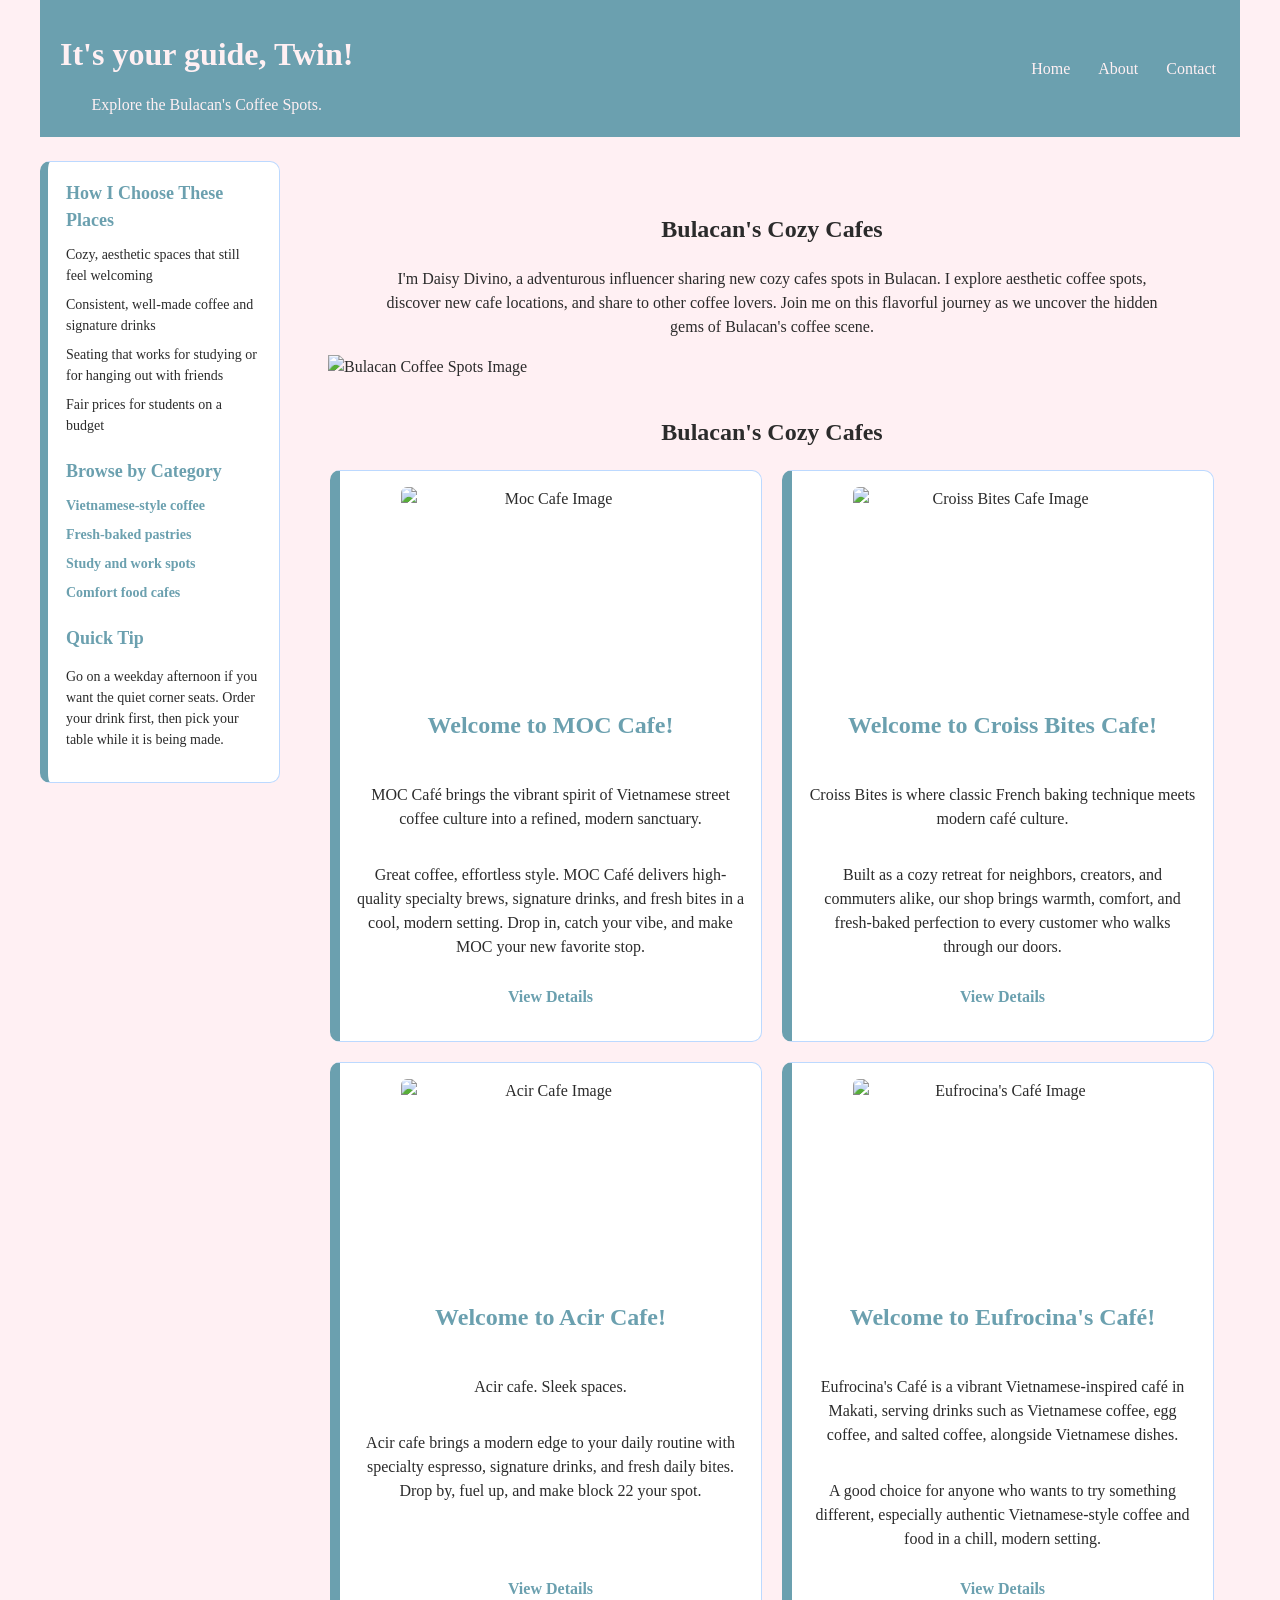
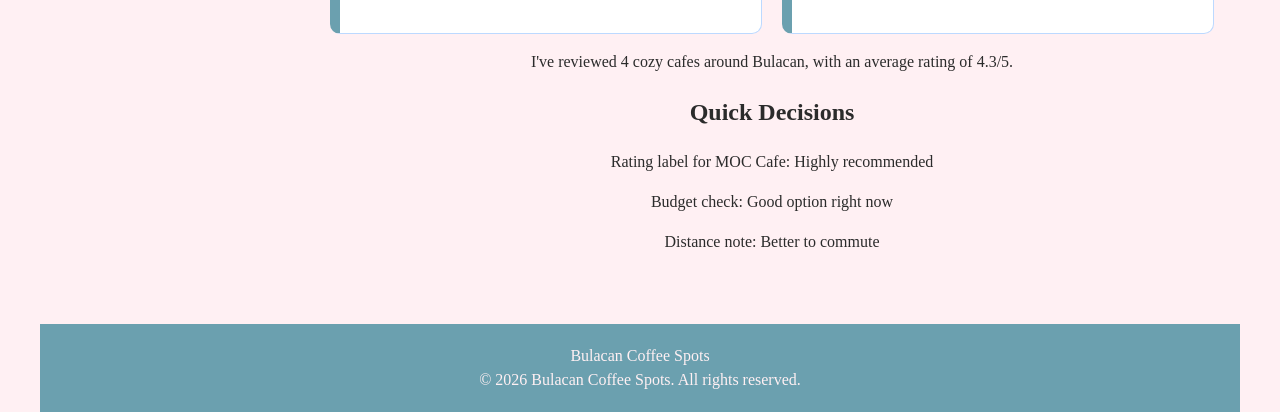
==== commit 9b4e521c: "Module 8.3: Add rating label, budget check, and distance note decisions" ====
--- a/index.html
+++ b/index.html
@@ -78,7 +78,7 @@
         <div class="place-grid">
         <article class= "place-card">
 
-            <img src="https://lh3.googleusercontent.com/grass-cs/ACvplmNOos5X3OBGlggOGAxxlprLEs_4c20nG2aKZoqJLLI1vcYS668ie25QIKx6Lan2gSUTTl4pwAACVLLFB7XfxaUh0ZG1ih-1pITa7U-o28ukdV7X653KND14EXUuKuhJgImh6JNYPMTkb7Ye=w326-h312-n-k-no"
+            <img src="https://images.unsplash.com/photo-1461023058943-07fcbe16d735?q=80&w=400&h=400&auto=format&fit=crop"
                     alt="Moc Cafe Image">
 
             <h3>Welcome to MOC Cafe!</h3>        
@@ -125,7 +125,7 @@
 
         <article class= "place-card">
 
-            <img src="https://lh3.googleusercontent.com/grass-cs/ACvplmPKY8M4UYFFnu13Qh2ozf3ySPlsBTZDK-5JZYUishsj1-FvXkyUE6RF7Psz2lXHYXZMhiysbd4XLuuC6TAgj8IYciYCXpw9fQYa0onZYU60qGq2_l-WrjBHuru8Bf-ElNds2kRB=w326-h312-n-k-no"
+            <img src="https://images.unsplash.com/photo-1519389950473-47ba0277781c?q=80&w=400&h=400&auto=format&fit=crop"
                  alt="Acir Cafe Image">
 
             <h3>Welcome to Acir Cafe!</h3>
@@ -141,7 +141,7 @@
 
         <article class= "place-card">
 
-            <img src="https://lh3.googleusercontent.com/gps-cs-s/AHRPTWk-1zfCIfIfeUFuv9ptiehA8NcMPIgbV3Y4T8g5BIfo4owzPl6qXoBTmwRpD0I0MTFMPJ06kjP2yKLYcuKPLKlXbwgOv6APAMrWS2WVt9R5h-pNPhS_Dmgp68LoMZEOvhlSDdQoor90fyfS=w143-h143-n-k-no"
+            <img src="https://images.unsplash.com/photo-1517649763962-0c623066013b?q=80&w=400&h=400&auto=format&fit=crop"
                  alt="Eufrocina's Café Image">
 
 
@@ -159,6 +159,11 @@
 
         <p>I've reviewed <span id="place-count">0</span> cozy cafes around Bulacan, with an average rating of <span id="average-rating">0</span>/5.</p>
 
+        <h2>Quick Decisions</h2>
+        <p>Rating label for MOC Cafe: <span id="rating-label">-</span></p>
+        <p>Budget check: <span id="budget-check">-</span></p>
+        <p>Distance note: <span id="distance-note">-</span></p>
+
     </main>
 
     <footer>
